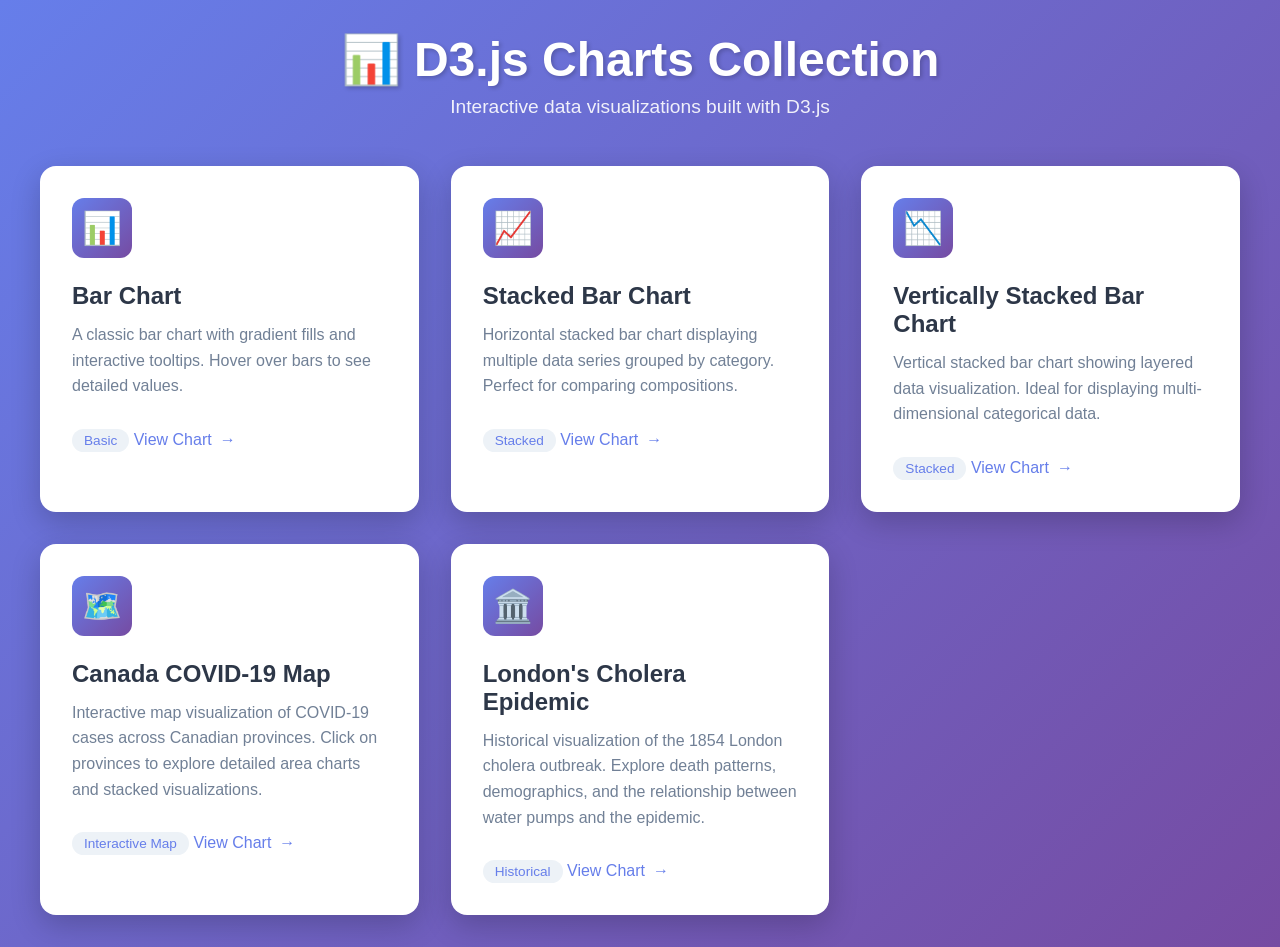
==== index.html @ fe5bae7b "style: Enhance UI with consistent styling and back buttons across charts" ====
<!DOCTYPE html>
<html lang="en">
<head>
    <meta charset="UTF-8">
    <meta name="viewport" content="width=device-width, initial-scale=1.0">
    <title>D3.js Charts Collection</title>
    <style>
        * {
            margin: 0;
            padding: 0;
            box-sizing: border-box;
        }

        body {
            font-family: -apple-system, BlinkMacSystemFont, 'Segoe UI', Roboto, Oxygen, Ubuntu, Cantarell, sans-serif;
            background: linear-gradient(135deg, #667eea 0%, #764ba2 100%);
            min-height: 100vh;
            padding: 2rem;
            color: #333;
        }

        .container {
            max-width: 1200px;
            margin: 0 auto;
        }

        header {
            text-align: center;
            color: white;
            margin-bottom: 3rem;
            animation: fadeInDown 0.6s ease-out;
        }

        header h1 {
            font-size: 3rem;
            font-weight: 700;
            margin-bottom: 0.5rem;
            text-shadow: 2px 2px 4px rgba(0, 0, 0, 0.2);
        }

        header p {
            font-size: 1.2rem;
            opacity: 0.9;
            font-weight: 300;
        }

        .charts-grid {
            display: grid;
            grid-template-columns: repeat(auto-fit, minmax(320px, 1fr));
            gap: 2rem;
            animation: fadeInUp 0.8s ease-out;
        }

        .chart-card {
            background: white;
            border-radius: 16px;
            padding: 2rem;
            box-shadow: 0 10px 30px rgba(0, 0, 0, 0.2);
            transition: all 0.3s ease;
            cursor: pointer;
            text-decoration: none;
            color: inherit;
            display: block;
            position: relative;
            overflow: hidden;
        }

        .chart-card::before {
            content: '';
            position: absolute;
            top: 0;
            left: 0;
            right: 0;
            height: 4px;
            background: linear-gradient(90deg, #667eea, #764ba2);
            transform: scaleX(0);
            transform-origin: left;
            transition: transform 0.3s ease;
        }

        .chart-card:hover {
            transform: translateY(-8px);
            box-shadow: 0 15px 40px rgba(0, 0, 0, 0.3);
        }

        .chart-card:hover::before {
            transform: scaleX(1);
        }

        .chart-icon {
            width: 60px;
            height: 60px;
            background: linear-gradient(135deg, #667eea 0%, #764ba2 100%);
            border-radius: 12px;
            display: flex;
            align-items: center;
            justify-content: center;
            margin-bottom: 1.5rem;
            font-size: 2rem;
            color: white;
        }

        .chart-title {
            font-size: 1.5rem;
            font-weight: 600;
            margin-bottom: 0.75rem;
            color: #2d3748;
        }

        .chart-description {
            color: #718096;
            line-height: 1.6;
            margin-bottom: 1rem;
        }

        .chart-tag {
            display: inline-block;
            padding: 0.25rem 0.75rem;
            background: #edf2f7;
            border-radius: 20px;
            font-size: 0.85rem;
            color: #667eea;
            font-weight: 500;
            margin-top: 0.5rem;
        }

        .chart-link {
            margin-top: 1rem;
            display: inline-flex;
            align-items: center;
            color: #667eea;
            font-weight: 500;
            text-decoration: none;
            transition: transform 0.2s ease;
        }

        .chart-card:hover .chart-link {
            transform: translateX(5px);
        }

        .chart-link::after {
            content: '→';
            margin-left: 0.5rem;
            transition: transform 0.2s ease;
        }

        .chart-card:hover .chart-link::after {
            transform: translateX(3px);
        }

        @keyframes fadeInDown {
            from {
                opacity: 0;
                transform: translateY(-20px);
            }
            to {
                opacity: 1;
                transform: translateY(0);
            }
        }

        @keyframes fadeInUp {
            from {
                opacity: 0;
                transform: translateY(20px);
            }
            to {
                opacity: 1;
                transform: translateY(0);
            }
        }

        @media (max-width: 768px) {
            header h1 {
                font-size: 2rem;
            }

            header p {
                font-size: 1rem;
            }

            .charts-grid {
                grid-template-columns: 1fr;
            }

            body {
                padding: 1rem;
            }
        }
    </style>
</head>
<body>
    <div class="container">
        <header>
            <h1>📊 D3.js Charts Collection</h1>
            <p>Interactive data visualizations built with D3.js</p>
        </header>

        <div class="charts-grid">
            <a href="bar-chart.html" class="chart-card">
                <div class="chart-icon">📊</div>
                <h2 class="chart-title">Bar Chart</h2>
                <p class="chart-description">
                    A classic bar chart with gradient fills and interactive tooltips. 
                    Hover over bars to see detailed values.
                </p>
                <span class="chart-tag">Basic</span>
                <div class="chart-link">View Chart</div>
            </a>

            <a href="stacked-bar-chart.html" class="chart-card">
                <div class="chart-icon">📈</div>
                <h2 class="chart-title">Stacked Bar Chart</h2>
                <p class="chart-description">
                    Horizontal stacked bar chart displaying multiple data series 
                    grouped by category. Perfect for comparing compositions.
                </p>
                <span class="chart-tag">Stacked</span>
                <div class="chart-link">View Chart</div>
            </a>

            <a href="vertically-stacked-bar-chart.html" class="chart-card">
                <div class="chart-icon">📉</div>
                <h2 class="chart-title">Vertically Stacked Bar Chart</h2>
                <p class="chart-description">
                    Vertical stacked bar chart showing layered data visualization. 
                    Ideal for displaying multi-dimensional categorical data.
                </p>
                <span class="chart-tag">Stacked</span>
                <div class="chart-link">View Chart</div>
            </a>

            <a href="canada-map-charts/index.html" class="chart-card">
                <div class="chart-icon">🗺️</div>
                <h2 class="chart-title">Canada COVID-19 Map</h2>
                <p class="chart-description">
                    Interactive map visualization of COVID-19 cases across Canadian provinces. 
                    Click on provinces to explore detailed area charts and stacked visualizations.
                </p>
                <span class="chart-tag">Interactive Map</span>
                <div class="chart-link">View Chart</div>
            </a>

            <a href="cholera-map-charts/index.html" class="chart-card">
                <div class="chart-icon">🏛️</div>
                <h2 class="chart-title">London's Cholera Epidemic</h2>
                <p class="chart-description">
                    Historical visualization of the 1854 London cholera outbreak. 
                    Explore death patterns, demographics, and the relationship between 
                    water pumps and the epidemic.
                </p>
                <span class="chart-tag">Historical</span>
                <div class="chart-link">View Chart</div>
            </a>
        </div>
    </div>
</body>
</html>
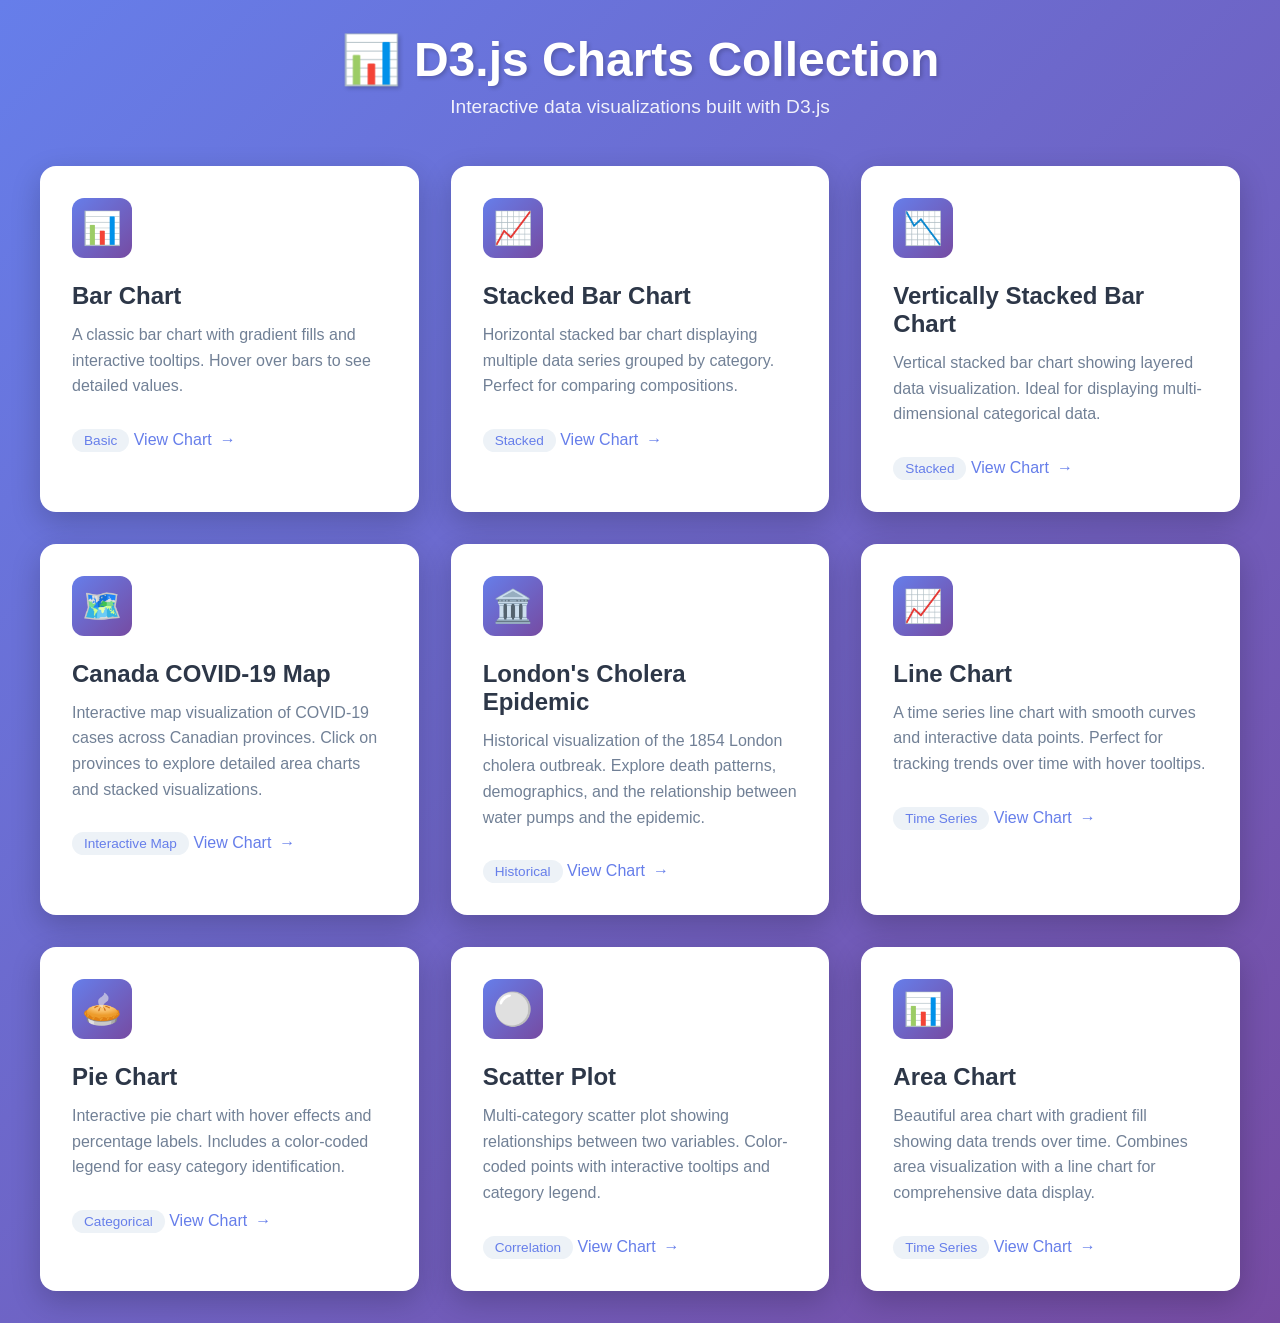
==== commit fd6e0228: "feat: Add new chart cards for Line, Pie, Scatter, and Area charts in index.html; remove outdated hel" ====
--- a/index.html
+++ b/index.html
@@ -252,6 +252,50 @@
                 <span class="chart-tag">Historical</span>
                 <div class="chart-link">View Chart</div>
             </a>
+
+            <a href="line-chart.html" class="chart-card">
+                <div class="chart-icon">📈</div>
+                <h2 class="chart-title">Line Chart</h2>
+                <p class="chart-description">
+                    A time series line chart with smooth curves and interactive data points. 
+                    Perfect for tracking trends over time with hover tooltips.
+                </p>
+                <span class="chart-tag">Time Series</span>
+                <div class="chart-link">View Chart</div>
+            </a>
+
+            <a href="pie-chart.html" class="chart-card">
+                <div class="chart-icon">🥧</div>
+                <h2 class="chart-title">Pie Chart</h2>
+                <p class="chart-description">
+                    Interactive pie chart with hover effects and percentage labels. 
+                    Includes a color-coded legend for easy category identification.
+                </p>
+                <span class="chart-tag">Categorical</span>
+                <div class="chart-link">View Chart</div>
+            </a>
+
+            <a href="scatter-plot.html" class="chart-card">
+                <div class="chart-icon">⚪</div>
+                <h2 class="chart-title">Scatter Plot</h2>
+                <p class="chart-description">
+                    Multi-category scatter plot showing relationships between two variables. 
+                    Color-coded points with interactive tooltips and category legend.
+                </p>
+                <span class="chart-tag">Correlation</span>
+                <div class="chart-link">View Chart</div>
+            </a>
+
+            <a href="area-chart.html" class="chart-card">
+                <div class="chart-icon">📊</div>
+                <h2 class="chart-title">Area Chart</h2>
+                <p class="chart-description">
+                    Beautiful area chart with gradient fill showing data trends over time. 
+                    Combines area visualization with a line chart for comprehensive data display.
+                </p>
+                <span class="chart-tag">Time Series</span>
+                <div class="chart-link">View Chart</div>
+            </a>
         </div>
     </div>
 </body>
